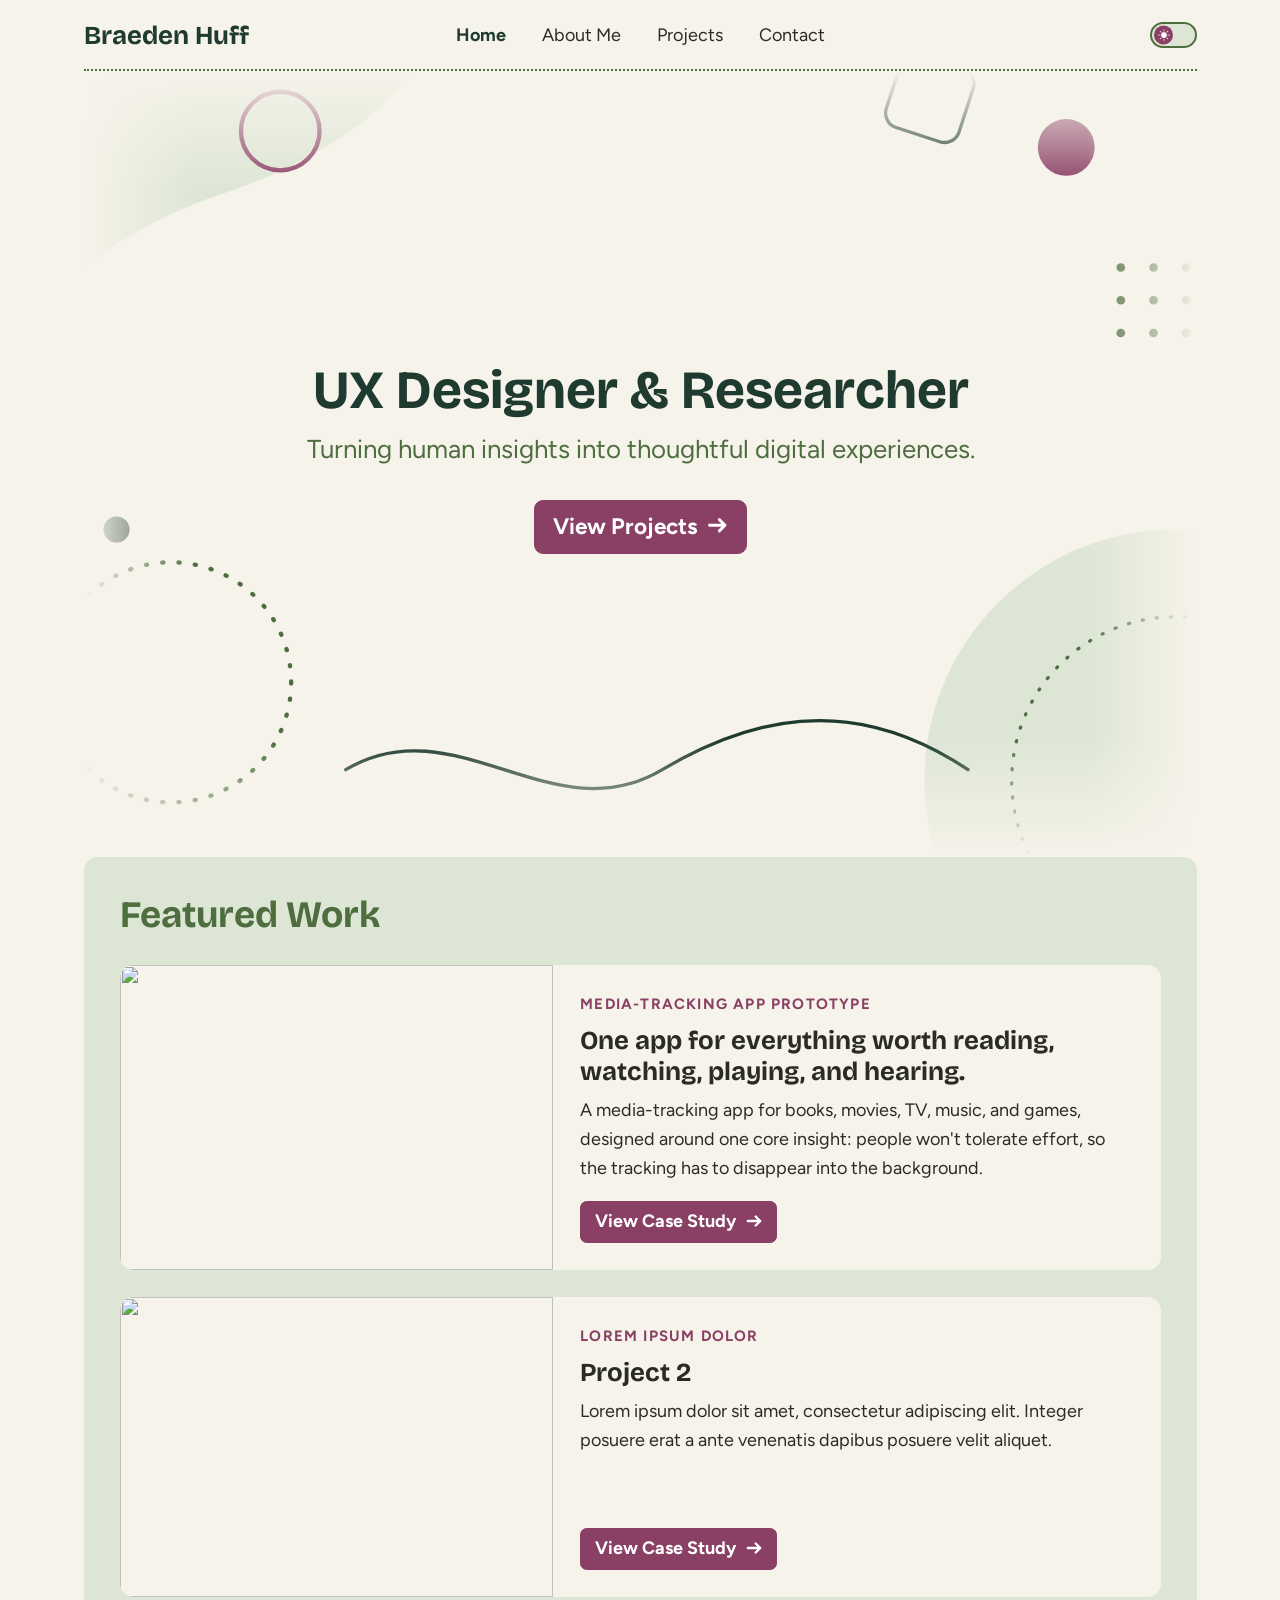
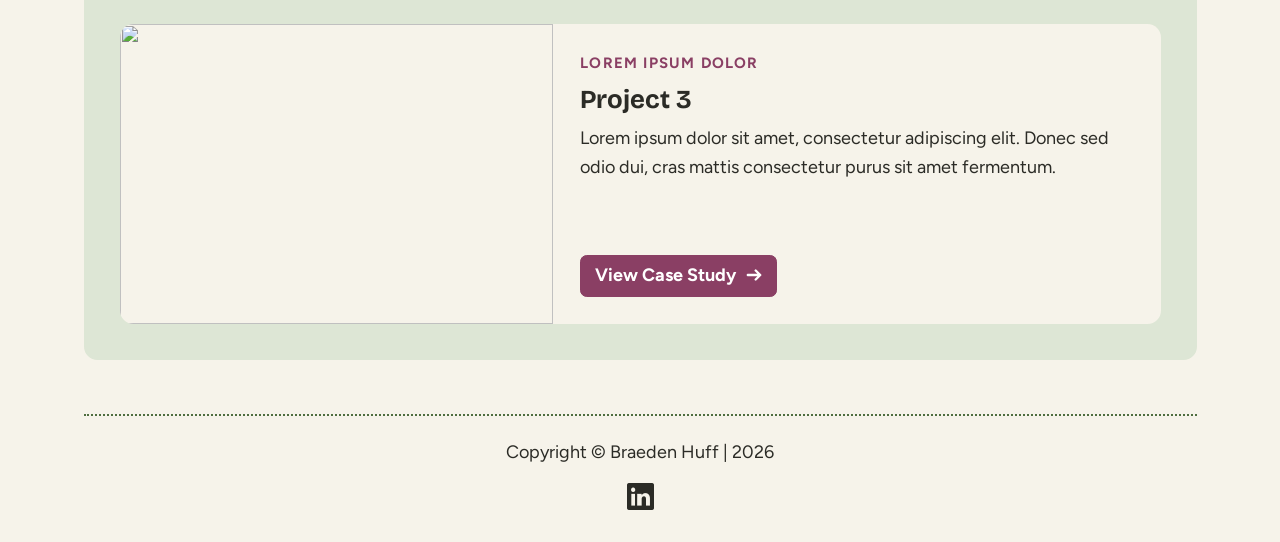
==== index.html @ 7c84b425 "Add files via upload" ====
<!doctype html>
<html lang="en">
<head>
  <meta charset="utf-8">
  <meta name="viewport" content="width=device-width, initial-scale=1">
  <script>(function(){var t='light',q=new URLSearchParams(location.search).get('theme');if(q==='dark'||q==='light'){t=q;try{localStorage.setItem('theme',q)}catch(e){}}else{try{if(localStorage.getItem('theme')==='dark')t='dark'}catch(e){}}document.documentElement.setAttribute('data-bs-theme',t)})();</script>
  <title>Braeden Huff | UX Designer &amp; Researcher</title>
  <meta name="description" content="Portfolio of Braeden Huff, UX Designer and Researcher based in Chicago, Illinois.">
  <script>document.documentElement.classList.add('js');</script>

  <!-- Bootstrap 5 & Bootstrap Icons -->
  <link href="https://cdn.jsdelivr.net/npm/bootstrap@5.3.3/dist/css/bootstrap.min.css" rel="stylesheet">
  <link href="https://cdn.jsdelivr.net/npm/bootstrap-icons@1.11.3/font/bootstrap-icons.min.css" rel="stylesheet">

  <!-- Google Fonts: Bricolage Grotesque (400, 700) & Figtree (400, 700, italic 400, 700) -->
  <link rel="preconnect" href="https://fonts.googleapis.com">
  <link rel="preconnect" href="https://fonts.gstatic.com" crossorigin>
  <link href="https://fonts.googleapis.com/css2?family=Bricolage+Grotesque:wght@400;700&family=Figtree:ital,wght@0,400;0,700;1,400;1,700&display=swap" rel="stylesheet">

  <!-- Custom styles -->
  <link href="css/styles.css" rel="stylesheet">
</head>
<body class="d-flex flex-column min-vh-100">
  <a class="visually-hidden-focusable" href="#main">Skip to main content</a>

  <!-- Navbar -->
  <nav class="navbar navbar-expand-lg sticky-top site-nav" aria-label="Main navigation">
    <div class="container-lg">
      <a class="navbar-brand" href="index.html">Braeden Huff</a>
      <button class="navbar-toggler" type="button" data-bs-toggle="collapse" data-bs-target="#mainNav" aria-controls="mainNav" aria-expanded="false" aria-label="Toggle navigation">
        <span class="navbar-toggler-icon"></span>
      </button>
      <div class="collapse navbar-collapse" id="mainNav">
        <ul class="navbar-nav">
          <li class="nav-item"><a class="nav-link active" aria-current="page" href="index.html">Home</a></li>
          <li class="nav-item"><a class="nav-link" href="aboutme.html">About Me</a></li>
          <li class="nav-item"><a class="nav-link" href="projects.html">Projects</a></li>
          <li class="nav-item"><a class="nav-link" href="contact.html">Contact</a></li>
        </ul>
        <!-- Dark mode switch: right end of the navbar on lg, below the links in the phone menu -->
        <div class="theme-toggle-wrap">
          <button type="button" class="theme-toggle" role="switch" aria-checked="false" aria-label="Dark mode">
            <span class="d-lg-none">Dark mode</span>
            <span class="theme-toggle-track" aria-hidden="true">
              <span class="theme-toggle-thumb"><i class="bi bi-sun-fill"></i><i class="bi bi-moon-stars-fill"></i></span>
            </span>
          </button>
        </div>
      </div>
    </div>
  </nav>

  <!-- Main content -->
  <main id="main" class="container-lg flex-grow-1 main-content">

    <!-- Hero -->
    <section class="hero text-center" aria-labelledby="hero-title">
      <!-- Placeholder vector graphic: replace with your own SVG illustration -->
      <svg class="hero-graphic" viewBox="0 0 1200 720" preserveAspectRatio="xMidYMid slice" aria-hidden="true" focusable="false">
        <!-- Shapes are grouped so each cluster can glide inward on narrower screens -->
        <g class="hg hg-tl">
          <path d="M0 0 H420 C390 90 300 140 210 170 C120 200 60 260 0 300 Z" fill="#DDE6D5"/>
          <circle cx="270" cy="110" r="36" fill="none" stroke="#8A3F64" stroke-width="4"/>
        </g>
        <g class="hg hg-tr">
          <rect x="830" y="70" width="70" height="70" rx="14" fill="none" stroke="#1F3A2E" stroke-width="3" transform="rotate(18 865 105)"/>
          <circle cx="990" cy="150" r="26" fill="#8A3F64"/>
          <g fill="#4F6E40">
            <circle cx="1040" cy="260" r="4"/><circle cx="1070" cy="260" r="4"/><circle cx="1100" cy="260" r="4"/><circle cx="1130" cy="260" r="4"/>
            <circle cx="1040" cy="290" r="4"/><circle cx="1070" cy="290" r="4"/><circle cx="1100" cy="290" r="4"/><circle cx="1130" cy="290" r="4"/>
            <circle cx="1040" cy="320" r="4"/><circle cx="1070" cy="320" r="4"/><circle cx="1100" cy="320" r="4"/><circle cx="1130" cy="320" r="4"/>
          </g>
        </g>
        <g class="hg hg-ml">
          <circle cx="120" cy="420" r="12" fill="#1F3A2E"/>
          <circle cx="170" cy="560" r="110" fill="none" stroke="#4F6E40" stroke-width="4" stroke-linecap="round" stroke-dasharray="1 14"/>
        </g>
        <g class="hg hg-br">
          <circle cx="1090" cy="650" r="230" fill="#DDE6D5"/>
          <circle cx="1090" cy="650" r="150" fill="none" stroke="#4F6E40" stroke-width="3" stroke-linecap="round" stroke-dasharray="1 12"/>
        </g>
        <g class="hg hg-b">
          <path d="M330 640 C430 580 520 700 620 640 S810 580 900 640" fill="none" stroke="#1F3A2E" stroke-width="3" stroke-linecap="round"/>
        </g>
      </svg>

      <div class="hero-content">
        <h1 id="hero-title">UX Designer &amp; Researcher</h1>
        <h2 class="hero-subtitle">Turning human insights into thoughtful digital experiences.</h2>
        <a href="projects.html" class="btn btn-berry btn-lg">View Projects<svg class="btn-arrow ms-2" viewBox="0 0 16 16" aria-hidden="true" focusable="false"><path d="M2.5 8h11M9.5 4l4 4-4 4"/></svg></a>
      </div>
    </section>

    <!-- Featured Work: banner that contains the project cards -->
    <section aria-labelledby="featured-work">
      <div class="section-banner">
        <h2 id="featured-work" class="text-center text-lg-start">Featured Work</h2>

        <div class="row g-4">

          <div class="col-12 reveal">
            <article class="card project-card">
              <div class="row g-0">
                <div class="col-md-5">
                  <a href="portfolioprojects/project1.html" class="card-img-link" tabindex="-1" aria-hidden="true">
                    <img src="https://images.unsplash.com/photo-1507842217343-583bb7270b66?auto=format&fit=crop&w=900&q=80" class="card-img-side" alt="">
                  </a>
                </div>
                <div class="col-md-7">
                  <div class="card-body d-flex flex-column h-100 p-4">
                    <p class="card-tag">Media-Tracking App Prototype</p>
                    <h4 class="card-title">One app for everything worth reading, watching, playing, and hearing.</h4>
                    <p class="card-text">A media-tracking app for books, movies, TV, music, and games, designed around one core insight: people won't tolerate effort, so the tracking has to disappear into the background.</p>
                    <a href="portfolioprojects/project1.html" class="btn btn-berry mt-auto align-self-start">View Case Study<svg class="btn-arrow ms-2" viewBox="0 0 16 16" aria-hidden="true" focusable="false"><path d="M2.5 8h11M9.5 4l4 4-4 4"/></svg></a>
                  </div>
                </div>
              </div>
            </article>
          </div>

          <div class="col-12 reveal">
            <article class="card project-card">
              <div class="row g-0">
                <div class="col-md-5">
                  <a href="portfolioprojects/project2.html" class="card-img-link" tabindex="-1" aria-hidden="true">
                    <img src="https://images.unsplash.com/photo-1460925895917-afdab827c52f?auto=format&fit=crop&w=900&q=80" class="card-img-side" alt="">
                  </a>
                </div>
                <div class="col-md-7">
                  <div class="card-body d-flex flex-column h-100 p-4">
                    <p class="card-tag">Lorem Ipsum Dolor</p>
                    <h4 class="card-title">Project 2</h4>
                    <p class="card-text">Lorem ipsum dolor sit amet, consectetur adipiscing elit. Integer posuere erat a ante venenatis dapibus posuere velit aliquet.</p>
                    <a href="portfolioprojects/project2.html" class="btn btn-berry mt-auto align-self-start">View Case Study<svg class="btn-arrow ms-2" viewBox="0 0 16 16" aria-hidden="true" focusable="false"><path d="M2.5 8h11M9.5 4l4 4-4 4"/></svg></a>
                  </div>
                </div>
              </div>
            </article>
          </div>

          <div class="col-12 reveal">
            <article class="card project-card">
              <div class="row g-0">
                <div class="col-md-5">
                  <a href="portfolioprojects/project3.html" class="card-img-link" tabindex="-1" aria-hidden="true">
                    <img src="https://images.unsplash.com/photo-1522202176988-66273c2fd55f?auto=format&fit=crop&w=900&q=80" class="card-img-side" alt="">
                  </a>
                </div>
                <div class="col-md-7">
                  <div class="card-body d-flex flex-column h-100 p-4">
                    <p class="card-tag">Lorem Ipsum Dolor</p>
                    <h4 class="card-title">Project 3</h4>
                    <p class="card-text">Lorem ipsum dolor sit amet, consectetur adipiscing elit. Donec sed odio dui, cras mattis consectetur purus sit amet fermentum.</p>
                    <a href="portfolioprojects/project3.html" class="btn btn-berry mt-auto align-self-start">View Case Study<svg class="btn-arrow ms-2" viewBox="0 0 16 16" aria-hidden="true" focusable="false"><path d="M2.5 8h11M9.5 4l4 4-4 4"/></svg></a>
                  </div>
                </div>
              </div>
            </article>
          </div>

        </div>
      </div>
    </section>
  </main>

  <!-- Footer -->
  <footer class="footer">
    <div class="container-lg">
      <div class="footer-inner">
        <p>Copyright &copy; Braeden Huff | 2026</p>
        <a class="social-link" href="https://www.linkedin.com/in/braeden-huff" target="_blank" rel="noopener noreferrer" aria-label="Braeden Huff on LinkedIn (opens in a new tab)">
          <i class="bi bi-linkedin" aria-hidden="true"></i>
        </a>
      </div>
    </div>
  </footer>

  <script src="https://cdn.jsdelivr.net/npm/bootstrap@5.3.3/dist/js/bootstrap.bundle.min.js"></script>
  <script src="js/theme.js"></script>
  <script>
    // Grow each card in as it scrolls into view
    const reveals = document.querySelectorAll('.reveal');
    if ('IntersectionObserver' in window) {
      const observer = new IntersectionObserver((entries) => {
        entries.forEach((entry) => {
          if (entry.isIntersecting) {
            entry.target.classList.add('is-visible');
            observer.unobserve(entry.target);
          }
        });
      }, { threshold: 0.15 });
      reveals.forEach((el) => observer.observe(el));
    } else {
      reveals.forEach((el) => el.classList.add('is-visible'));
    }
  </script>
</body>
</html>
---- css/styles.css ----
/* ==========================================================
   Braeden Huff — Portfolio Template
   Custom styles layered on top of Bootstrap 5.3
   ========================================================== */

/* ---------- Color palette & type scale ---------- */
:root {
  --deep-forest: #1F3A2E;   /* H1 / Display */
  --moss: #4F6E40;          /* H2 / Subheads */
  --charcoal-bark: #2B2B26; /* Body text */
  --berry: #8A3F64;         /* Accent / links / pull quotes */
  --berry-dark: #6F3150;    /* Button hover */
  --sage-mist: #DDE6D5;     /* Cards / section backgrounds */
  --warm-linen: #F6F3EA;    /* Page background */

  /* Minor Third (1.2) scale, 18px base (1rem = 18px) */
  --fs-small: 0.833rem;
  --fs-body: 1rem;
  --fs-h4: 1.44rem;
  --fs-h3: 1.728rem;
  --fs-h2: 2.074rem;
  --fs-h1: 2.488rem;

  --font-heading: "Bricolage Grotesque", system-ui, sans-serif;
  --font-body: "Figtree", system-ui, sans-serif;

  --btn-bg: #8A3F64;                     /* Berry button */
  --btn-bg-hover: #6F3150;
  --shadow: rgba(31, 58, 46, 0.18);

  --bs-body-bg: var(--warm-linen);
  --bs-body-color: var(--charcoal-bark);
  --bs-link-color-rgb: 138, 63, 100;
  --bs-link-hover-color-rgb: 111, 49, 80;
  color-scheme: light;
}

/* ---------- Dark mode ----------
   Set on <html data-bs-theme="dark"> by the navbar switch (or the visitor's
   system setting). Same palette roles, re-tuned for a dark background:
   deep green-black page, light sage text, brighter Moss and Berry accents. */
[data-bs-theme="dark"] {
  --deep-forest: #DCE8D2;   /* H1 / Display */
  --moss: #9CC08A;          /* H2 / Subheads */
  --charcoal-bark: #E4E1D8; /* Body text */
  --berry: #E39BBE;         /* Accent / links / pull quotes */
  --berry-dark: #F2BCD6;    /* Link hover */
  --sage-mist: #24302A;     /* Cards / section backgrounds */
  --warm-linen: #131813;    /* Page background */

  --btn-bg: #9A4872;
  --btn-bg-hover: #B25985;
  --shadow: rgba(0, 0, 0, 0.45);

  --bs-body-bg: var(--warm-linen);
  --bs-body-color: var(--charcoal-bark);
  --bs-link-color-rgb: 227, 155, 190;
  --bs-link-hover-color-rgb: 242, 188, 214;
  color-scheme: dark;
}

/* ---------- Base typography ---------- */
html { font-size: 18px; }

body {
  background-color: var(--warm-linen);
  color: var(--charcoal-bark);
  font-family: var(--font-body);
  font-size: var(--fs-body);
  line-height: 1.6;
  transition: background-color 0.3s ease, color 0.3s ease;
}

small, .small { font-size: var(--fs-small); }

h1, h2, h3, h4 {
  font-family: var(--font-heading);
  font-weight: 700;
  line-height: 1.2;
}

h1 { font-size: var(--fs-h1); color: var(--deep-forest); }
h2 { font-size: var(--fs-h2); color: var(--moss); }
h3 { font-size: var(--fs-h3); color: var(--deep-forest); }
h4 { font-size: var(--fs-h4); color: var(--deep-forest); }

a { color: var(--berry); }
a:hover { color: var(--berry-dark); }

/* ---------- Navbar ---------- */
.site-nav {
  background-color: var(--warm-linen);
  --bs-navbar-brand-color: var(--deep-forest);
  --bs-navbar-brand-hover-color: var(--deep-forest);
  --bs-navbar-color: var(--charcoal-bark);
  --bs-navbar-hover-color: var(--berry);
  --bs-navbar-active-color: var(--deep-forest);
}

.site-nav .navbar-brand {
  font-family: var(--font-heading);
  font-weight: 700;
  font-size: var(--fs-h4);
}

.site-nav .nav-link {
  color: var(--charcoal-bark);
  font-weight: 400;
}

.site-nav .nav-link:hover,
.site-nav .nav-link:focus-visible {
  color: var(--berry);
}

.site-nav .nav-link.active {
  color: var(--deep-forest);
  font-weight: 700;
}

/* Hamburger button blends into the navbar (focus ring still shows) */
.site-nav .navbar-toggler { border-color: var(--warm-linen); }

/* Dark mode switch: a small track with a sliding sun/moon thumb.
   Inside the collapsed phone menu it gets a visible "Dark mode" label. */
.theme-toggle {
  display: flex;
  align-items: center;
  gap: 0.6rem;
  padding: 0.5rem 0;
  border: 0;
  background: none;
  color: var(--charcoal-bark);
  font-family: var(--font-body);
}

.theme-toggle-track {
  position: relative;
  display: inline-block;
  width: 2.6rem;
  height: 1.45rem;
  border: 2px solid var(--moss);
  border-radius: 999px;
  background-color: var(--sage-mist);
  transition: background-color 0.3s ease;
}

.theme-toggle-thumb {
  position: absolute;
  top: 50%;
  left: 0.15rem;
  display: flex;
  align-items: center;
  justify-content: center;
  width: 1.05rem;
  height: 1.05rem;
  border-radius: 50%;
  background-color: var(--btn-bg);
  color: #fff;
  font-size: 0.65rem;
  transform: translateY(-50%);
  transition: left 0.3s ease, background-color 0.3s ease;
}

/* Position and icon follow the theme on <html>, which is set before the page draws,
   so the switch appears in place on load and only slides when clicked */
[data-bs-theme="dark"] .theme-toggle-thumb { left: calc(100% - 1.2rem); }

/* Sun while light, moon while dark */
.theme-toggle .bi-moon-stars-fill,
[data-bs-theme="dark"] .theme-toggle .bi-sun-fill { display: none; }
[data-bs-theme="dark"] .theme-toggle .bi-moon-stars-fill { display: inline; }

.theme-toggle:hover .theme-toggle-track { background-color: color-mix(in srgb, var(--moss) 25%, var(--sage-mist)); }

.theme-toggle:focus-visible {
  outline: 3px solid var(--berry);
  outline-offset: 3px;
  border-radius: 0.5rem;
}

/* Large screens: nav links centred on the navbar itself (not in the gap between
   the brand and the switch, which are different widths); the switch sits at
   the right end. The container is position: relative (see below). */
@media (min-width: 992px) {
  .site-nav .navbar-nav {
    position: absolute;
    top: 50%;
    left: 50%;
    transform: translate(-50%, -50%);
    --bs-navbar-nav-link-padding-x: 1rem;  /* more space between the links */
  }

  .theme-toggle-wrap { margin-left: auto; }
}

@media (prefers-reduced-motion: reduce) {
  .theme-toggle-thumb, .theme-toggle-track, body { transition: none; }
}

/* Theme switch cross-fade: the whole page fades from the old theme to the new
   one as a single image (View Transitions; js/theme.js adds .theme-fade while
   it runs), so cards, text, borders and shapes all change together. */
.theme-fade::view-transition-old(root),
.theme-fade::view-transition-new(root) {
  animation-duration: 0.3s;
  animation-timing-function: ease-in-out;
}

/* The cross-fade does the animating, so individual colour fades pause while it runs */
.theme-fade *,
.theme-fade *::before,
.theme-fade *::after { transition: none !important; }

/* The navbar shares the main content container (see below), so its edges line
   up with the page content. Its bottom border spans that content width, drawn
   at the bottom edge of the navbar. */
.site-nav > .container-lg { position: relative; }

.site-nav > .container-lg::after {
  content: "";
  position: absolute;
  left: calc(var(--bs-gutter-x) * 0.5);
  right: calc(var(--bs-gutter-x) * 0.5);
  bottom: calc(-1 * var(--bs-navbar-padding-y));
  border-bottom: 2px dotted var(--moss);
}

/* Line the brand up with the content's left edge */
.site-nav .navbar-brand { margin-right: 0; }

/* ---------- Main content container ---------- */
/* Cap the page width at 1140px; the navbar shares the cap so its edges stay
   lined up with the content */
.main-content,
.site-nav > .container-lg,
.footer > .container-lg {
  max-width: 1140px;
}

/* 24px side margins at every screen size on the page, navbar and footer
   containers. Once the screen is wide enough for the 1140px cap, the
   containers center and the margins grow beyond 24px. */
.main-content,
.site-nav > .container-lg,
.footer > .container-lg {
  width: calc(100% - 48px);
  margin-left: auto;
  margin-right: auto;
}

.main-content {
  margin-top: 3px;
  padding-top: 2rem;
  padding-bottom: 3rem;
}

/* ---------- Footer ---------- */
.footer {
  padding-bottom: 1.25rem;
  text-align: center;
}

/* Top border spans only the content width, matching the navbar line.
   The footer's 5px horizontal padding lives here so the line can reach
   the content edges. */
.footer-inner {
  border-top: 2px dotted var(--moss);
  padding: 1.25rem 5px 0;
}

.footer p { margin-bottom: 0.5rem; }

.footer .social-link {
  color: var(--charcoal-bark);
  font-size: 1.5rem;
  text-decoration: none;
}

.footer .social-link:hover,
.footer .social-link:focus-visible {
  color: var(--berry);
}

/* ---------- Buttons ---------- */
.btn-berry {
  --bs-btn-bg: var(--btn-bg);
  --bs-btn-border-color: var(--btn-bg);
  --bs-btn-color: #fff;
  --bs-btn-hover-bg: var(--btn-bg-hover);
  --bs-btn-hover-border-color: var(--btn-bg-hover);
  --bs-btn-hover-color: #fff;
  --bs-btn-active-bg: var(--btn-bg-hover);
  --bs-btn-active-border-color: var(--btn-bg-hover);
  --bs-btn-active-color: #fff;
  --bs-btn-focus-shadow-rgb: 138, 63, 100;
  font-weight: 700;
}

/* Diagonal arrow in "View Case Study" buttons. Drawn as an SVG so its line
   weight can match bold Figtree: the bold stem is 0.13em, which is 2.08 units
   in this 16-unit (1em) viewBox, so it scales with the button text. */
.btn-arrow {
  width: 1em;
  height: 1em;
  vertical-align: -0.125em;
  fill: none;
  stroke: currentColor;
  stroke-width: 2.08;
  stroke-linecap: round;
  stroke-linejoin: round;
}

/* Secondary outline button (e.g. "Back to Projects"), Moss in both themes */
.btn-outline-moss {
  --bs-btn-color: var(--moss);
  --bs-btn-border-color: var(--moss);
  --bs-btn-hover-color: var(--warm-linen);
  --bs-btn-hover-bg: var(--moss);
  --bs-btn-hover-border-color: var(--moss);
  --bs-btn-active-color: var(--warm-linen);
  --bs-btn-active-bg: var(--moss);
  --bs-btn-active-border-color: var(--moss);
  --bs-btn-focus-shadow-rgb: 79, 110, 64;
}

/* ---------- Hero (index) ---------- */
.hero {
  position: relative;
  display: flex;
  flex-direction: column;
  align-items: center;
  justify-content: center;
  min-height: calc(85vh - 4rem);
  padding: 4rem 1.5rem;
  margin-bottom: 3rem;
  animation: heroGrow 0.8s ease-out both;
}

/* Placeholder vector graphic sits behind the hero text. It stretches past the
   hero box, up to the navbar's bottom edge (main's 2rem top padding + 3px
   margin) and down to the Featured Work banner (the hero's 3rem bottom margin),
   so its fades run right into those two edges. */
.hero .hero-graphic {
  position: absolute;
  top: calc(-2rem - 3px);
  bottom: -3rem;
  left: 0;
  width: 100%;
  height: calc(100% + 5rem + 3px);
  z-index: 0;
  /* Fade the shapes out toward every edge so they never end in a hard clipped line */
  -webkit-mask-image:
    linear-gradient(to bottom, transparent 0, #000 15%, #000 85%, transparent 100%),
    linear-gradient(to right, transparent 0, #000 10%, #000 90%, transparent 100%);
  -webkit-mask-composite: source-in;
  mask-image:
    linear-gradient(to bottom, transparent 0, #000 15%, #000 85%, transparent 100%),
    linear-gradient(to right, transparent 0, #000 10%, #000 90%, transparent 100%);
  mask-composite: intersect;
}

/* Hero shapes take their colours from the palette, so they follow the theme */
.hero-graphic [fill="#DDE6D5"] { fill: var(--sage-mist); }
.hero-graphic [fill="#4F6E40"] { fill: var(--moss); }
.hero-graphic [stroke="#4F6E40"] { stroke: var(--moss); }
.hero-graphic [fill="#8A3F64"] { fill: var(--berry); }
.hero-graphic [stroke="#8A3F64"] { stroke: var(--berry); }
.hero-graphic [fill="#1F3A2E"] { fill: var(--deep-forest); }
.hero-graphic [stroke="#1F3A2E"] { stroke: var(--deep-forest); }

/* Hero shape clusters. The graphic is cropped from both sides as the screen
   narrows, so each cluster glides inward and shrinks to stay in view.
   Translations are in SVG units (the 1200 x 720 viewBox); each cluster
   scales around its own centre. */
.hero .hg {
  transform-box: fill-box;
  transform-origin: center;
  transition: transform 0.8s ease;
}

/* Large screens: lift the top clusters slightly so they clear the heading */
.hero .hg-tl { transform: translate(0, -55px); }
.hero .hg-tr { transform: translate(0, -80px); }

/* Below lg the clusters move into the strips above and below the hero text
   (positions measured for medium screens, where about units 275-925 are
   visible). They stay put below that, so narrower screens crop them. */
@media (max-width: 991.98px) {
  /* Full size (no shrinking when the navbar collapses); the clusters only
     glide inward, clearing the text above and below */
  .hero .hg-tl { transform: translate(200px, -85px); }
  .hero .hg-tr { transform: translate(-180px, -105px); }
  .hero .hg-ml { transform: translate(230px, 80px); }
  .hero .hg-br { transform: translate(-230px, 70px); }
}

.hero .hero-content {
  position: relative;
  z-index: 1;
}

/* Phones: slimmer side padding gives the heading room to stay on two lines, and
   a minimum height keeps the shapes clear of the text on short screens */
@media (max-width: 575.98px) {
  .hero {
    padding-left: 0.25rem;
    padding-right: 0.25rem;
    min-height: max(calc(85vh - 4rem), 36rem);
  }
}

/* Scales down on narrow screens so the longest word never spills past the hero */
.hero h1 { font-size: clamp(2rem, 1.2rem + 4vw, calc(var(--fs-h1) * 1.2)); }

.hero .hero-subtitle {
  font-family: var(--font-body);
  font-weight: 400;
  font-size: var(--fs-h4);
  color: var(--moss);
  margin-bottom: 2rem;
}

/* Same grow-in entrance as the hero, for the top of other pages */
.grow-in { animation: heroGrow 0.8s ease-out both; }
.grow-in-delay { animation-delay: 0.15s; }

@keyframes heroGrow {
  from { opacity: 0; transform: scale(0.92); }
  to   { opacity: 1; transform: scale(1); }
}

/* ---------- Section banner (index "Featured Work") ---------- */
/* A Sage Mist panel holding the heading and the project cards */
.section-banner {
  background-color: var(--sage-mist);
  border-radius: 0.75rem;
  padding: 2rem;
}

.section-banner h2 { margin-bottom: 1.5rem; }

/* Cards sit on Warm Linen so they stand out from the Sage Mist banner */
.section-banner .project-card { background-color: var(--warm-linen); }

@media (max-width: 575.98px) {
  .section-banner { padding: 1.5rem 1rem; }
}

/* ---------- Project cards ---------- */
.project-card {
  background-color: var(--sage-mist);
  border: none;
  border-radius: 0.75rem;
  overflow: hidden;
  transition: transform 0.25s ease, box-shadow 0.25s ease;
}

.project-card:hover,
.project-card:focus-within {
  transform: translateY(-2px);
  box-shadow: 0 0.75rem 1.5rem var(--shadow);
}

.project-card .card-img-link {
  display: block;
  height: 100%;
}

.project-card .card-img-side {
  display: block;
  width: 100%;
  height: 240px;
  object-fit: cover;
}

.project-card .card-tag {
  font-size: var(--fs-small);
  font-weight: 700;
  text-transform: uppercase;
  letter-spacing: 0.08em;
  color: var(--berry);
  margin-bottom: 0.5rem;
}

@media (min-width: 768px) {
  .project-card .card-img-side {
    height: 100%;
    min-height: 300px;
  }
}

/* Cards grow in like the hero when they scroll into view.
   The .js class is set in <head>, so cards stay visible if scripts are off. */
.js .reveal { opacity: 0; }

.js .reveal.is-visible {
  animation: heroGrow 0.8s ease-out both;
}

/* Wireframes cascade left to right within each row of five */
.wireframe-grid > :nth-child(5n + 2) .reveal { animation-delay: 0.08s; }
.wireframe-grid > :nth-child(5n + 3) .reveal { animation-delay: 0.16s; }
.wireframe-grid > :nth-child(5n + 4) .reveal { animation-delay: 0.24s; }
.wireframe-grid > :nth-child(5n + 5) .reveal { animation-delay: 0.32s; }

/* ---------- About page ---------- */
.about-photo {
  width: 300px;
  max-width: 100%;
  border-radius: 0.75rem;
}

/* Heading + list groups (Skills, Tools, Education).
   md and smaller: heading above its list, left edges matching the Bio text.
   lg: heading and list sit side by side on the same 2/10 grid as the Bio row. */

/* Faint section divider */
.about-divider {
  border: 0;
  border-top: 1px dotted color-mix(in srgb, var(--moss) 60%, transparent);
  opacity: 1;
  margin: 0 0 4rem;  /* matches the space above: row margin + the text's own bottom margin */
}

/* Intro H1 scales down on narrow screens, the same way as the home page hero */
.about-content h1 { font-size: clamp(2rem, 1.2rem + 4vw, var(--fs-h1)); }

/* Extra breathing room between each heading and the text/list beneath it */
.about-content h4 { margin-bottom: 1rem; }

/* Small screens: headings centered, text stays left-aligned */
@media (max-width: 767.98px) {
  .about-content h4 { text-align: center; }
}

@media (min-width: 992px) {
  .about-group {
    display: grid;
    column-gap: 1.5rem;
    grid-template-columns: calc(33.333% - 1rem) 1fr;  /* half-width row: 2 + 4 columns */
  }

  .about-group.about-group-full {
    grid-template-columns: calc(16.667% - 1.25rem) 1fr;  /* full-width row: 2 + 10 columns */
  }
}

/* Education: degree on the left, school pushed to the right */
.edu-item {
  display: flex;
  flex-wrap: wrap;
  justify-content: space-between;
  column-gap: 2rem;
}

/* Small screens: school drops below its degree */
@media (max-width: 575.98px) {
  .edu-item { flex-direction: column; }
}

.edu-item + .edu-item {
  border-top: 1px dotted color-mix(in srgb, var(--moss) 35%, transparent);
  padding-top: 0.5rem;
}

/* Get in Touch circle */
.contact-circle {
  position: relative;
  width: min(440px, 100%);
  aspect-ratio: 1;
  margin-inline: auto;
  border-radius: 50%;
  overflow: hidden;
}

.contact-circle img {
  position: absolute;
  inset: 0;
  width: 100%;
  height: 100%;
  object-fit: cover;
}

.contact-circle::after {
  content: "";
  position: absolute;
  inset: 0;
  background-color: rgba(31, 58, 46, 0.6);
}

.contact-circle .contact-circle-content {
  position: absolute;
  inset: 0;
  z-index: 1;
  display: flex;
  flex-direction: column;
  align-items: center;
  justify-content: center;
  padding: 2rem;
  text-align: center;
}

.contact-circle h2 { color: #F6F3EA; }  /* always light: sits on a dark photo overlay */

/* ---------- Case study pages ---------- */
/* Headings sit close to the text beneath them (the tag above the H1 and the
   H1 itself keep their own spacing) */
.case-study :is(h2, h3, h4):not(.cs-eyebrow) { margin-bottom: 0.25rem; }

.cs-section { margin-bottom: 5rem; }

.cs-divider {
  border: 0;
  border-top: 2px dotted var(--moss);
  opacity: 1;
  margin: 0 0 5rem;
}

/* Timeframe / My Role / Tools row sits snug between its two divider lines */
.cs-divider.cs-divider-tight { margin-bottom: 2rem; }
.cs-meta { margin-bottom: 1rem; }

.cs-eyebrow {
  color: var(--moss);
  text-transform: uppercase;
  letter-spacing: 0.08em;
  font-size: var(--fs-body);
}

.cs-image {
  width: 100%;
  border-radius: 0.75rem;
  object-fit: cover;
}

/* Wireframe placeholders, sized to the iPhone 17 Figma frame (402 x 874) */
.wireframe-placeholder,
.wireframe {
  display: block;
  width: 100%;
  aspect-ratio: 402 / 874;
  border-radius: 0.75rem;
}

.wireframe { object-fit: cover; }

.wireframe-placeholder {
  display: flex;
  flex-direction: column;
  align-items: center;
  justify-content: center;
  gap: 0.25rem;
  border: 2px dashed color-mix(in srgb, var(--moss) 50%, transparent);
  background-color: var(--sage-mist);
  color: var(--deep-forest);
  font-size: var(--fs-small);
  font-weight: 700;
  text-align: center;
}

.wireframe-placeholder small {
  font-size: 0.75rem;
  font-weight: 400;
}

/* Before / after "slide to reveal" comparison.
   The before image sits on top and is clipped at --pos; an invisible range input
   covers the whole image so dragging, tapping or arrow keys move the divider. */
.ba-slider {
  --pos: 50%;
  position: relative;
  aspect-ratio: 4 / 3;
  overflow: hidden;
  border-radius: 0.75rem;
  touch-action: pan-y;
}

/* Wide shape only at medium, where the slider spans the full content width;
   phones and the 8-column large-screen version stay 4:3 so there's room to drag */
@media (min-width: 768px) and (max-width: 991.98px) {
  .ba-slider { aspect-ratio: 16 / 7; }
}

.ba-img {
  position: absolute;
  inset: 0;
  width: 100%;
  height: 100%;
  object-fit: cover;
  user-select: none;
  pointer-events: none;
}

.ba-before { clip-path: inset(0 calc(100% - var(--pos)) 0 0); }

.ba-label {
  position: absolute;
  top: 0.75rem;
  padding: 0.2rem 0.6rem;
  border-radius: 999px;
  background-color: rgba(31, 58, 46, 0.75);
  color: #fff;
  font-size: var(--fs-small);
  font-weight: 700;
  pointer-events: none;
  transition: opacity 0.2s ease;
}

/* A label fades out while the divider is over its side of the text */
.ba-label.is-hidden { opacity: 0; }

.ba-label-before { left: 0.75rem; }
.ba-label-after { right: 0.75rem; }

/* Divider line with a round handle */
.ba-handle {
  position: absolute;
  top: 0;
  bottom: 0;
  left: var(--pos);
  width: 3px;
  margin-left: -1.5px;
  background-color: var(--warm-linen);
  box-shadow: 0 0 0 1px rgba(31, 58, 46, 0.25);
  pointer-events: none;
}

.ba-handle::after {
  content: "\2039\00a0\203A";
  position: absolute;
  top: 50%;
  left: 50%;
  display: flex;
  align-items: center;
  justify-content: center;
  width: 2.75rem;
  height: 2.75rem;
  transform: translate(-50%, -50%);
  border: 2px solid var(--berry);
  border-radius: 50%;
  background-color: var(--warm-linen);
  color: var(--berry);
  font-size: 1.25rem;
  font-weight: 700;
  line-height: 1;
  box-shadow: 0 0.25rem 0.75rem rgba(31, 58, 46, 0.25);
}

.ba-range {
  position: absolute;
  inset: 0;
  width: 100%;
  height: 100%;
  margin: 0;
  opacity: 0;
  cursor: ew-resize;
  -webkit-appearance: none;
  appearance: none;
}

/* 1px thumb so the slider value maps exactly onto the image width */
.ba-range::-webkit-slider-thumb { -webkit-appearance: none; width: 1px; height: 100%; }
.ba-range::-moz-range-thumb { width: 1px; height: 100%; border: 0; }

/* Keyboard focus shows on the visible handle */
.ba-slider:has(.ba-range:focus-visible) .ba-handle::after {
  outline: 3px solid var(--deep-forest);
  outline-offset: 2px;
}

/* Emphasized body text (e.g. the line beside The Challenge) */
.cs-emphasis {
  color: var(--berry);
  font-weight: 700;
}

.cs-callout {
  background-color: var(--sage-mist);
  border-radius: 0.75rem;
  padding: 1.5rem;
}

/* Process / method steps */
.process-steps {
  list-style: none;
  padding-left: 0;
  display: flex;
  flex-wrap: wrap;
  align-items: center;
  justify-content: center;
  gap: 0.5rem;
}

.process-steps li {
  display: flex;
  align-items: center;
  gap: 0.5rem;
}

.process-steps .step {
  background-color: var(--sage-mist);
  color: var(--deep-forest);
  border-radius: 999px;
  padding: 0.5rem 1rem;
  font-weight: 700;
  text-align: center;
}

.process-steps li:not(:last-child)::after {
  content: "\2192";
  color: var(--moss);
  font-weight: 700;
}

/* Design process steps: icon above the step name */
.process-steps.has-iterate .step {
  border-radius: 1rem;
  padding: 0.75rem 1rem;
}

.process-steps .step-icon {
  display: block;
  margin-bottom: 0.35rem;
  color: var(--moss);
  font-size: 1.5rem;
  line-height: 1;
}

/* Design process: an "Iterate" arch rises from a step and arrows back onto the
   step before it (Prototype -> Ideate, Test -> Prototype).
   --step-gap-x / --step-gap-y = space between neighbouring pills (gap + arrow + gap),
   so the arch can span from this pill's centre to the previous pill's centre. */
.process-steps.has-iterate {
  --step-gap-x: 1.875rem;
  --step-gap-y: 2.6875rem;
  padding-top: 4rem;
}

/* From md up the design process steps stretch to fill the container width */
@media (min-width: 768px) {
  .process-steps.has-iterate li { flex: 1 1 0; }
  .process-steps.has-iterate li > .step,
  .process-steps.has-iterate li > .step-wrap { flex: 1 1 auto; }

  /* Slimmer side padding where the row is narrowest, so every step name fits
     its equal-width box (keeps the arches landing on the step centres) */
  .process-steps.has-iterate .step { padding-left: 0.5rem; padding-right: 0.5rem; }

  /* Test is the last step (no arrow after it), so its pill is 1.375rem wider;
     shift the arch so it still lands on Prototype's centre */
  .process-steps.has-iterate li:last-child .iterate-loop {
    left: calc(-50% - var(--step-gap-x) + 0.6875rem);
    width: calc(100% + var(--step-gap-x) - 0.6875rem);
  }
}

.process-steps .step-wrap {
  position: relative;
  display: inline-block;
}

.process-steps .step-wrap .step { display: block; }

.process-steps .iterate-loop {
  position: absolute;
  bottom: calc(100% + 0.6rem);
  left: calc(-50% - var(--step-gap-x));   /* previous pill's centre */
  width: calc(100% + var(--step-gap-x));  /* ...to this pill's centre */
  display: flex;
  flex-direction: column;
  align-items: center;
  color: var(--berry);
  font-size: var(--fs-small);
  font-style: italic;
  font-weight: 700;
  line-height: 1.2;
}

.process-steps .iterate-arc {
  position: relative;
  align-self: stretch;
  height: 1.25rem;
  margin-top: 0.2rem;
  border: 2px solid var(--berry);
  border-bottom: 0;
  border-radius: 50% 50% 0 0 / 100% 100% 0 0;
}

/* Arrowhead on the previous-step end, pointing down at that pill */
.process-steps .iterate-arc::after {
  content: "";
  position: absolute;
  left: -6px;
  bottom: -8px;
  border-left: 5px solid transparent;
  border-right: 5px solid transparent;
  border-top: 8px solid var(--berry);
}

/* Methods: only the "Iterate" connector sits between Prototyping and Usability
   Testing (selector outranks the arrow rules, including the small-screen one) */
.process-steps li.iterate-next:not(:last-child)::after { content: none; }

.process-steps .iterate-connector {
  display: flex;
  flex-direction: column;
  align-items: center;
  color: var(--berry);
  font-size: var(--fs-small);
  font-style: italic;
  font-weight: 700;
  line-height: 1.1;
}

.process-steps .iterate-connector .iterate-arrows {
  display: inline-block;
  font-size: 1.2rem;
  font-style: normal;
  color: var(--moss);
}

@media (max-width: 767.98px) {
  .process-steps { flex-direction: column; }
  .process-steps li { flex-direction: column; }
  .process-steps li:not(:last-child)::after { content: "\2193"; }

  /* Steps stack vertically, so the loop moves to the right of the step */
  /* Column shifts left to leave room for the Iterate arches and labels on the right */
  .process-steps.has-iterate { padding-top: 0; padding-right: 5.5rem; }

  /* Stacked design-process pills share one width so the arches clear them all */
  .process-steps.has-iterate li > .step,
  .process-steps.has-iterate .step-wrap { width: 9rem; }

  /* The arch turns sideways: from this pill's centre up to the previous pill's centre */
  .process-steps .iterate-loop {
    bottom: auto;
    top: calc(-50% - var(--step-gap-y));
    left: calc(100% + 0.6rem);
    width: auto;
    height: calc(100% + var(--step-gap-y));
    flex-direction: row-reverse;
    gap: 0.35rem;
  }

  .process-steps .iterate-arc {
    height: auto;
    width: 1.25rem;
    margin-top: 0;
    border: 2px solid var(--berry);
    border-left: 0;
    border-radius: 0 100% 100% 0 / 0 50% 50% 0;
  }

  /* Arrowhead on the top end, pointing left at the previous pill */
  .process-steps .iterate-arc::after {
    left: -8px;
    top: -6px;
    bottom: auto;
    border-top: 5px solid transparent;
    border-bottom: 5px solid transparent;
    border-left: 0;
    border-right: 8px solid var(--berry);
  }

  .process-steps .iterate-connector { flex-direction: row; gap: 0.5rem; }
  .process-steps .iterate-connector .iterate-arrows { transform: rotate(90deg); }
}

/* Pull quotes */
.pull-quote {
  border-left: 4px solid var(--berry);
  padding-left: 1rem;
  color: var(--berry);
  font-style: italic;
  font-size: 1.2rem;
}

.lit-card {
  background-color: var(--sage-mist);
  border: none;
  border-radius: 0.75rem;
}

/* Stat highlight */
.stat {
  font-family: var(--font-heading);
  font-size: var(--fs-h1);
  font-weight: 700;
  color: var(--berry);
  line-height: 1;
}

.prototype-embed {
  background-color: var(--sage-mist);
  border: 2px dashed var(--moss);
  border-radius: 0.75rem;
}

/* ---------- Reduced motion ---------- */
@media (prefers-reduced-motion: reduce) {
  .hero,
  .grow-in { animation: none; }
  .hero .hg { transition: none; }
  .js .reveal { opacity: 1; }
  .js .reveal.is-visible { animation: none; }
  .project-card { transition: none; }
  .project-card:hover,
  .project-card:focus-within { transform: none; }
}
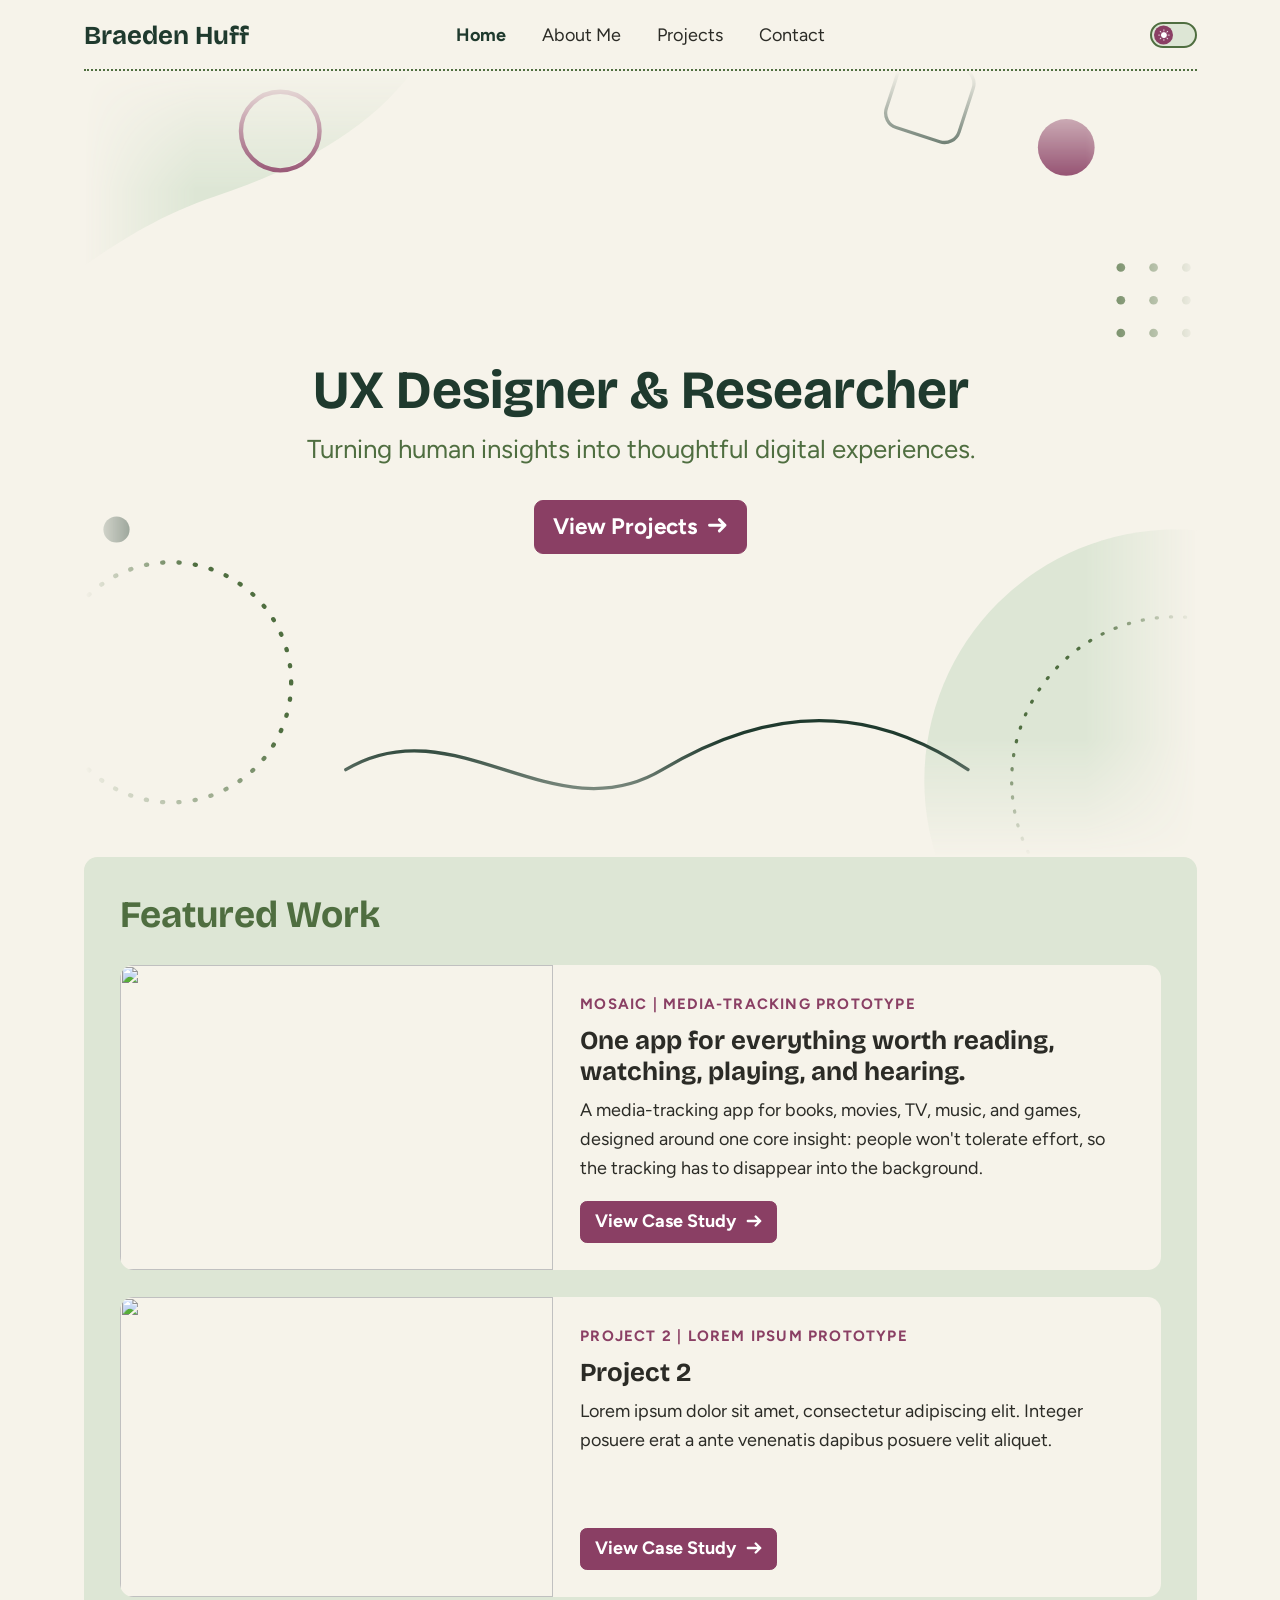
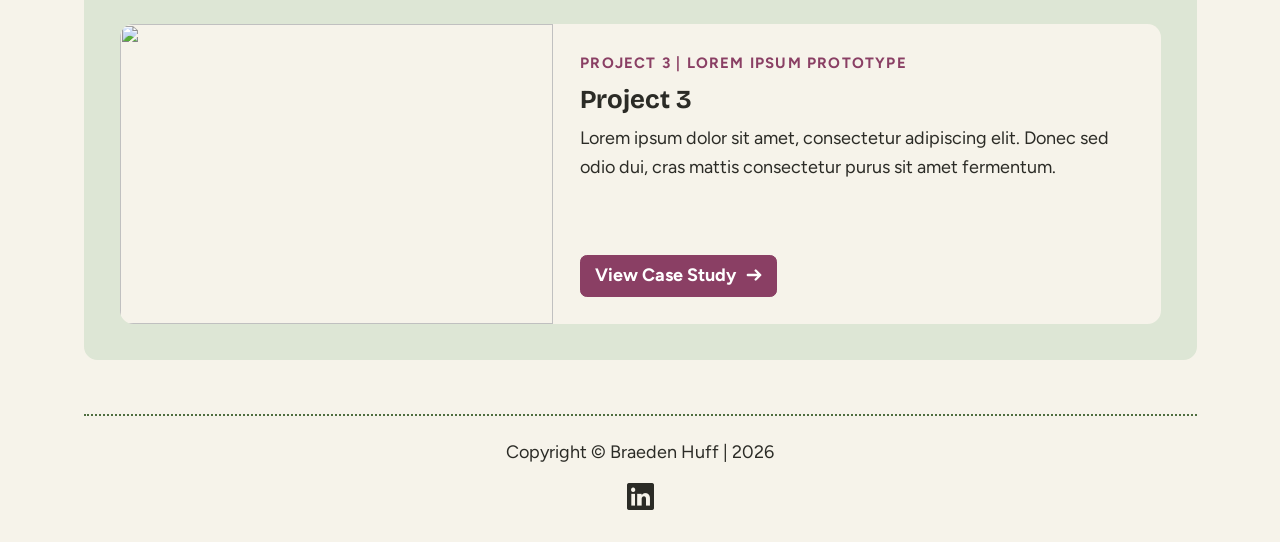
==== commit 193aeef2: "Add files via upload" ====
--- a/index.html
+++ b/index.html
@@ -3,7 +3,7 @@
 <head>
   <meta charset="utf-8">
   <meta name="viewport" content="width=device-width, initial-scale=1">
-  <script>(function(){var t='light',q=new URLSearchParams(location.search).get('theme');if(q==='dark'||q==='light'){t=q;try{localStorage.setItem('theme',q)}catch(e){}}else{try{if(localStorage.getItem('theme')==='dark')t='dark'}catch(e){}}document.documentElement.setAttribute('data-bs-theme',t)})();</script>
+  <script>(function(){var t='light',u=new URL(location.href),q=u.searchParams.get('theme');try{if(q==='dark'||q==='light')localStorage.setItem('theme',q);if(localStorage.getItem('theme')==='dark')t='dark'}catch(e){if(q==='dark')t='dark'}if(u.searchParams.has('theme')){u.searchParams.delete('theme');history.replaceState(null,'',u)}document.documentElement.setAttribute('data-bs-theme',t)})();</script>
   <title>Braeden Huff | UX Designer &amp; Researcher</title>
   <meta name="description" content="Portfolio of Braeden Huff, UX Designer and Researcher based in Chicago, Illinois.">
   <script>document.documentElement.classList.add('js');</script>
@@ -108,9 +108,9 @@
                 </div>
                 <div class="col-md-7">
                   <div class="card-body d-flex flex-column h-100 p-4">
-                    <p class="card-tag">Media-Tracking App Prototype</p>
+                    <p class="card-tag">Mosaic | Media-Tracking Prototype</p>
                     <h4 class="card-title">One app for everything worth reading, watching, playing, and hearing.</h4>
-                    <p class="card-text">A media-tracking app for books, movies, TV, music, and games, designed around one core insight: people won't tolerate effort, so the tracking has to disappear into the background.</p>
+                    <p class="card-text d-none d-md-block">A media-tracking app for books, movies, TV, music, and games, designed around one core insight: people won't tolerate effort, so the tracking has to disappear into the background.</p>
                     <a href="portfolioprojects/project1.html" class="btn btn-berry mt-auto align-self-start">View Case Study<svg class="btn-arrow ms-2" viewBox="0 0 16 16" aria-hidden="true" focusable="false"><path d="M2.5 8h11M9.5 4l4 4-4 4"/></svg></a>
                   </div>
                 </div>
@@ -128,9 +128,9 @@
                 </div>
                 <div class="col-md-7">
                   <div class="card-body d-flex flex-column h-100 p-4">
-                    <p class="card-tag">Lorem Ipsum Dolor</p>
+                    <p class="card-tag">Project 2 | Lorem Ipsum Prototype</p>
                     <h4 class="card-title">Project 2</h4>
-                    <p class="card-text">Lorem ipsum dolor sit amet, consectetur adipiscing elit. Integer posuere erat a ante venenatis dapibus posuere velit aliquet.</p>
+                    <p class="card-text d-none d-md-block">Lorem ipsum dolor sit amet, consectetur adipiscing elit. Integer posuere erat a ante venenatis dapibus posuere velit aliquet.</p>
                     <a href="portfolioprojects/project2.html" class="btn btn-berry mt-auto align-self-start">View Case Study<svg class="btn-arrow ms-2" viewBox="0 0 16 16" aria-hidden="true" focusable="false"><path d="M2.5 8h11M9.5 4l4 4-4 4"/></svg></a>
                   </div>
                 </div>
@@ -148,9 +148,9 @@
                 </div>
                 <div class="col-md-7">
                   <div class="card-body d-flex flex-column h-100 p-4">
-                    <p class="card-tag">Lorem Ipsum Dolor</p>
+                    <p class="card-tag">Project 3 | Lorem Ipsum Prototype</p>
                     <h4 class="card-title">Project 3</h4>
-                    <p class="card-text">Lorem ipsum dolor sit amet, consectetur adipiscing elit. Donec sed odio dui, cras mattis consectetur purus sit amet fermentum.</p>
+                    <p class="card-text d-none d-md-block">Lorem ipsum dolor sit amet, consectetur adipiscing elit. Donec sed odio dui, cras mattis consectetur purus sit amet fermentum.</p>
                     <a href="portfolioprojects/project3.html" class="btn btn-berry mt-auto align-self-start">View Case Study<svg class="btn-arrow ms-2" viewBox="0 0 16 16" aria-hidden="true" focusable="false"><path d="M2.5 8h11M9.5 4l4 4-4 4"/></svg></a>
                   </div>
                 </div>
--- a/css/styles.css
+++ b/css/styles.css
@@ -238,13 +238,13 @@
   max-width: 1140px;
 }
 
-/* 24px side margins at every screen size on the page, navbar and footer
+/* 12px side margins at every screen size on the page, navbar and footer
    containers. Once the screen is wide enough for the 1140px cap, the
-   containers center and the margins grow beyond 24px. */
+   containers center and the margins grow beyond 12px. */
 .main-content,
 .site-nav > .container-lg,
 .footer > .container-lg {
-  width: calc(100% - 48px);
+  width: calc(100% - 24px);
   margin-left: auto;
   margin-right: auto;
 }
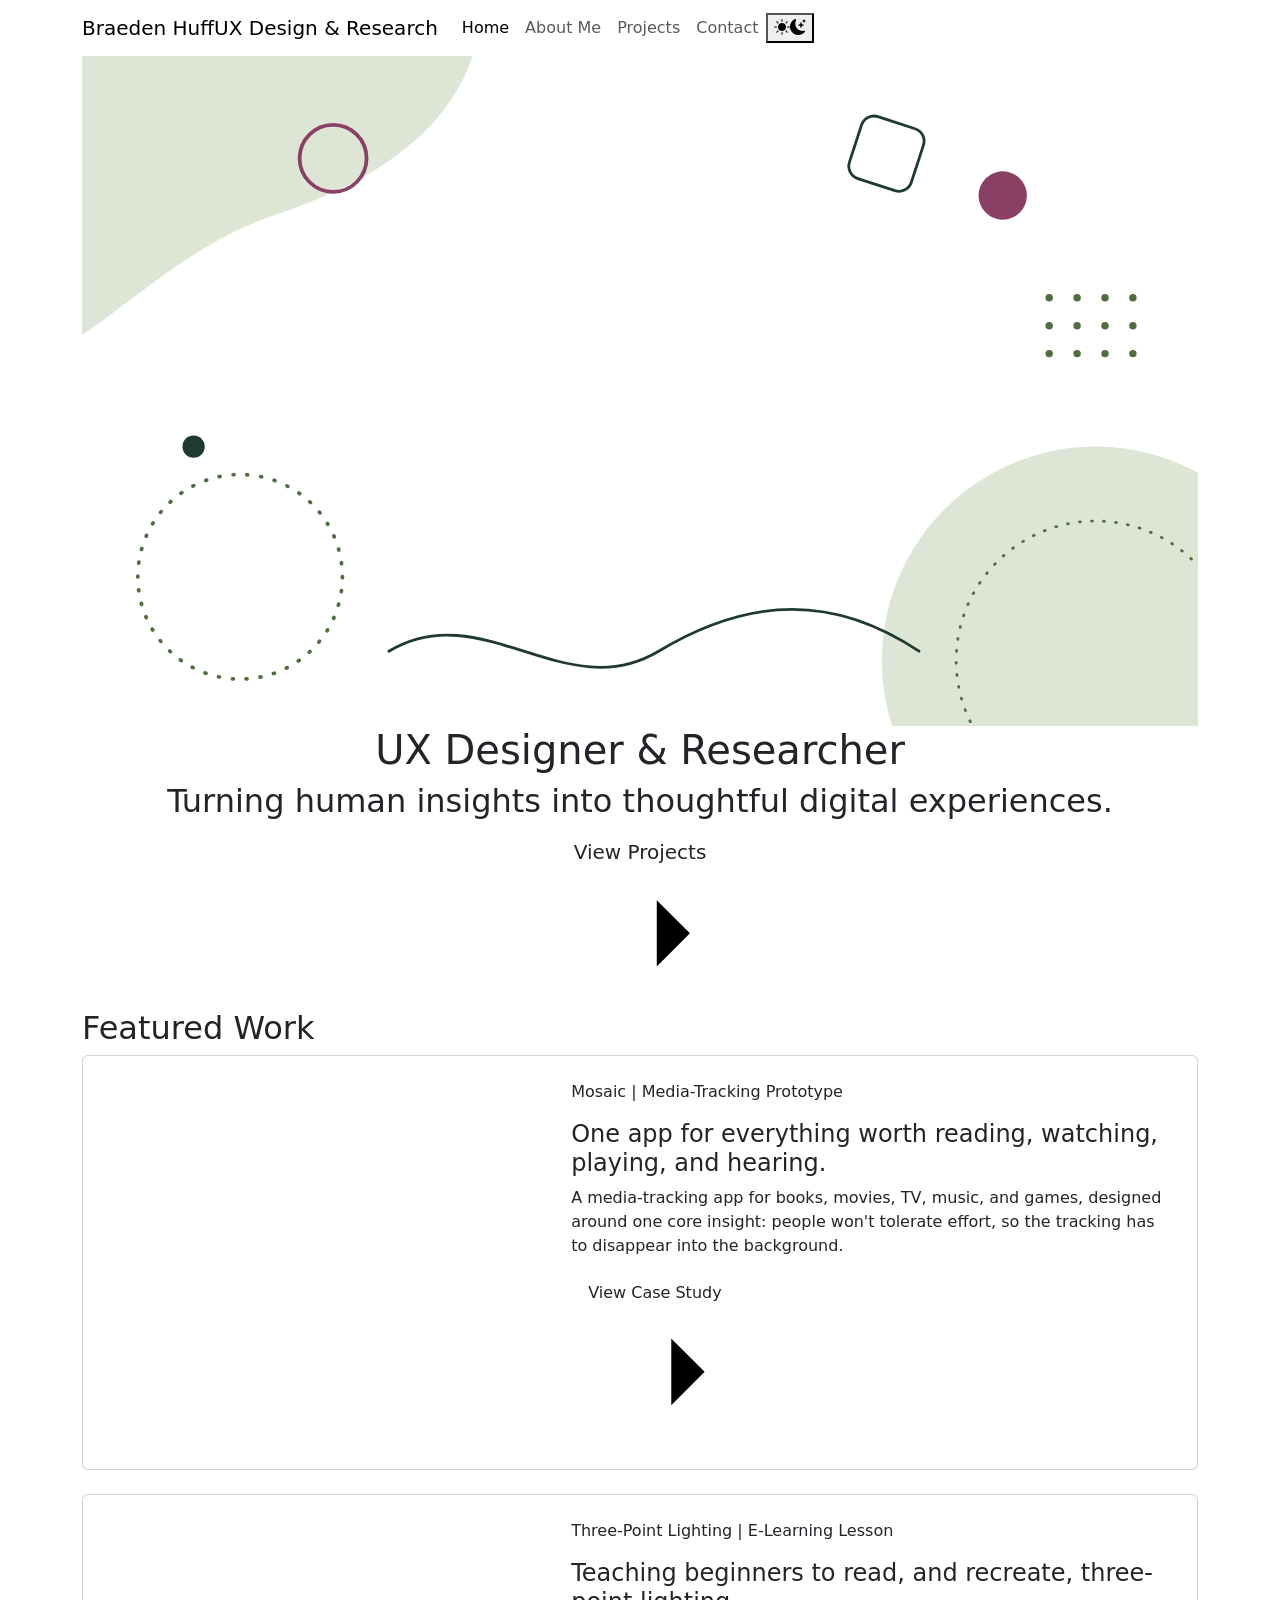
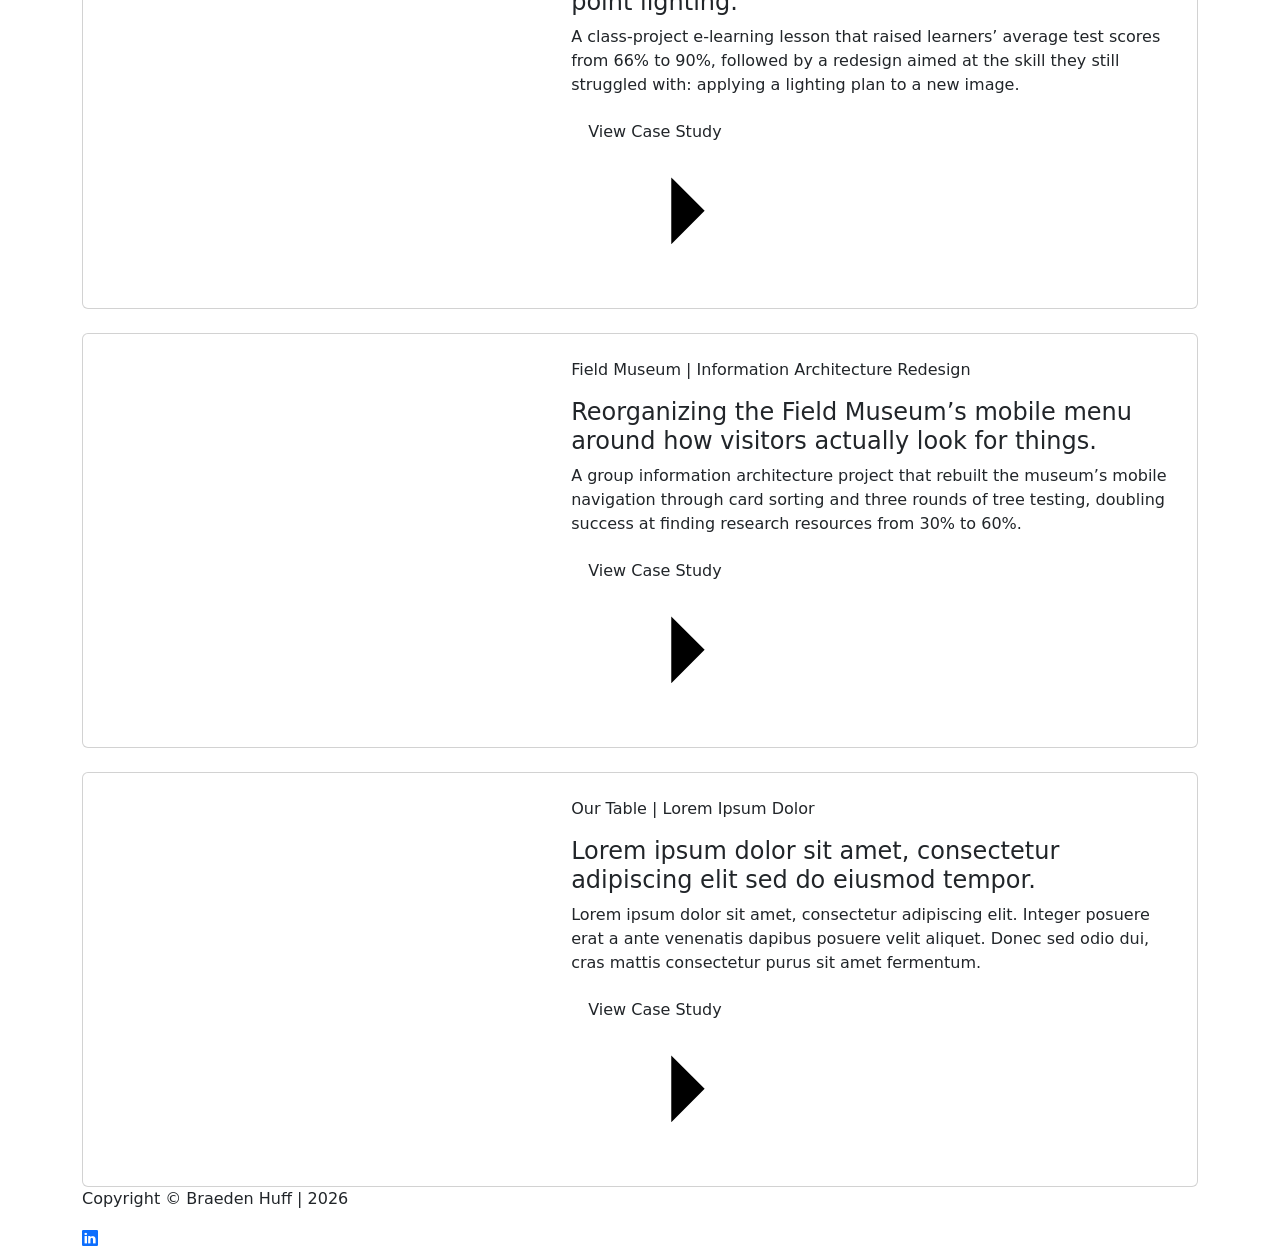
==== commit cbc8c2c0: "Add files via upload" ====
--- a/index.html
+++ b/index.html
@@ -6,6 +6,11 @@
   <script>(function(){var t='light',u=new URL(location.href),q=u.searchParams.get('theme');try{if(q==='dark'||q==='light')localStorage.setItem('theme',q);if(localStorage.getItem('theme')==='dark')t='dark'}catch(e){if(q==='dark')t='dark'}if(u.searchParams.has('theme')){u.searchParams.delete('theme');history.replaceState(null,'',u)}document.documentElement.setAttribute('data-bs-theme',t)})();</script>
   <title>Braeden Huff | UX Designer &amp; Researcher</title>
   <meta name="description" content="Portfolio of Braeden Huff, UX Designer and Researcher based in Chicago, Illinois.">
+  <!-- Favicons (from the logo site): favicon.ico holds the 16px and 32px browser icons;
+       48px is the size Google Search shows; 180px is the iPhone/iPad home-screen icon -->
+  <link rel="icon" type="image/x-icon" sizes="16x16 32x32" href="favicon.ico">
+  <link rel="icon" type="image/png" sizes="48x48" href="images/logo/favicons/48.png">
+  <link rel="apple-touch-icon" sizes="180x180" href="images/logo/favicons/180.png">
   <script>document.documentElement.classList.add('js');</script>
 
   <!-- Bootstrap 5 & Bootstrap Icons -->
@@ -26,7 +31,10 @@
   <!-- Navbar -->
   <nav class="navbar navbar-expand-lg sticky-top site-nav" aria-label="Main navigation">
     <div class="container-lg">
-      <a class="navbar-brand" href="index.html">Braeden Huff</a>
+      <a class="navbar-brand" href="index.html" aria-label="Braeden Huff">
+        <span class="brand-mark" aria-hidden="true"></span>
+        <span class="brand-text"><span class="brand-name">Braeden Huff</span><span class="brand-tagline">UX Design &amp; Research</span></span>
+      </a>
       <button class="navbar-toggler" type="button" data-bs-toggle="collapse" data-bs-target="#mainNav" aria-controls="mainNav" aria-expanded="false" aria-label="Toggle navigation">
         <span class="navbar-toggler-icon"></span>
       </button>
@@ -103,7 +111,7 @@
               <div class="row g-0">
                 <div class="col-md-5">
                   <a href="portfolioprojects/project1.html" class="card-img-link" tabindex="-1" aria-hidden="true">
-                    <img src="https://images.unsplash.com/photo-1507842217343-583bb7270b66?auto=format&fit=crop&w=900&q=80" class="card-img-side" alt="">
+                    <div class="card-img-side card-img-full-height card-img-mockup card-phones" style="--phones-bg: #FECEDD;"><div class="card-phones-stage"><img src="images/project1/mosaic-card-left.png" class="cp-phone cp-left" alt="" style="left: 5.25%; top: 23.4%; width: 35.75%;"><img src="images/project1/mosaic-card-right.png" class="cp-phone cp-right" alt="" style="left: 59%; top: 23.4%; width: 35.75%;"><img src="images/project1/mosaic-card-front.png" class="cp-phone cp-front" alt="" style="left: 30.05%; top: 14.75%; width: 39.9%;"></div></div>
                   </a>
                 </div>
                 <div class="col-md-7">
@@ -123,14 +131,14 @@
               <div class="row g-0">
                 <div class="col-md-5">
                   <a href="portfolioprojects/project2.html" class="card-img-link" tabindex="-1" aria-hidden="true">
-                    <img src="https://images.unsplash.com/photo-1460925895917-afdab827c52f?auto=format&fit=crop&w=900&q=80" class="card-img-side" alt="">
-                  </a>
-                </div>
-                <div class="col-md-7">
-                  <div class="card-body d-flex flex-column h-100 p-4">
-                    <p class="card-tag">Project 2 | Lorem Ipsum Prototype</p>
-                    <h4 class="card-title">Project 2</h4>
-                    <p class="card-text d-none d-md-block">Lorem ipsum dolor sit amet, consectetur adipiscing elit. Integer posuere erat a ante venenatis dapibus posuere velit aliquet.</p>
+                    <img src="images/project2/laptop-mockup-card.jpg" class="card-img-side card-img-full-height card-img-mockup" alt="">
+                  </a>
+                </div>
+                <div class="col-md-7">
+                  <div class="card-body d-flex flex-column h-100 p-4">
+                    <p class="card-tag">Three-Point Lighting | E-Learning Lesson</p>
+                    <h4 class="card-title">Teaching beginners to read, and recreate, three-point lighting.</h4>
+                    <p class="card-text d-none d-md-block">A class-project e-learning lesson that raised learners&rsquo; average test scores from 66% to 90%, followed by a redesign aimed at the skill they still struggled with: applying a lighting plan to a new image.</p>
                     <a href="portfolioprojects/project2.html" class="btn btn-berry mt-auto align-self-start">View Case Study<svg class="btn-arrow ms-2" viewBox="0 0 16 16" aria-hidden="true" focusable="false"><path d="M2.5 8h11M9.5 4l4 4-4 4"/></svg></a>
                   </div>
                 </div>
@@ -143,15 +151,35 @@
               <div class="row g-0">
                 <div class="col-md-5">
                   <a href="portfolioprojects/project3.html" class="card-img-link" tabindex="-1" aria-hidden="true">
-                    <img src="https://images.unsplash.com/photo-1522202176988-66273c2fd55f?auto=format&fit=crop&w=900&q=80" class="card-img-side" alt="">
-                  </a>
-                </div>
-                <div class="col-md-7">
-                  <div class="card-body d-flex flex-column h-100 p-4">
-                    <p class="card-tag">Project 3 | Lorem Ipsum Prototype</p>
-                    <h4 class="card-title">Project 3</h4>
-                    <p class="card-text d-none d-md-block">Lorem ipsum dolor sit amet, consectetur adipiscing elit. Donec sed odio dui, cras mattis consectetur purus sit amet fermentum.</p>
+                    <img src="images/project3/hero-final-wireframes.jpg" class="card-img-side" alt="">
+                  </a>
+                </div>
+                <div class="col-md-7">
+                  <div class="card-body d-flex flex-column h-100 p-4">
+                    <p class="card-tag">Field Museum | Information Architecture Redesign</p>
+                    <h4 class="card-title">Reorganizing the Field Museum&rsquo;s mobile menu around how visitors actually look for things.</h4>
+                    <p class="card-text d-none d-md-block">A group information architecture project that rebuilt the museum&rsquo;s mobile navigation through card sorting and three rounds of tree testing, doubling success at finding research resources from 30% to 60%.</p>
                     <a href="portfolioprojects/project3.html" class="btn btn-berry mt-auto align-self-start">View Case Study<svg class="btn-arrow ms-2" viewBox="0 0 16 16" aria-hidden="true" focusable="false"><path d="M2.5 8h11M9.5 4l4 4-4 4"/></svg></a>
+                  </div>
+                </div>
+              </div>
+            </article>
+          </div>
+
+          <div class="col-12 reveal">
+            <article class="card project-card">
+              <div class="row g-0">
+                <div class="col-md-5">
+                  <a href="portfolioprojects/project4.html" class="card-img-link" tabindex="-1" aria-hidden="true">
+                    <div class="card-img-side card-img-full-height card-img-mockup card-phones" style="--phones-bg: #FFD6AD;"><div class="card-phones-stage"><img src="images/project4/ourtable-card-left.png" class="cp-phone cp-left" alt="" style="left: 5.25%; top: 23.6%; width: 35.8%;"><img src="images/project4/ourtable-card-right.png" class="cp-phone cp-right" alt="" style="left: 58.95%; top: 23.6%; width: 35.8%;"><img src="images/project4/ourtable-card-front.png" class="cp-phone cp-front" alt="" style="left: 29.95%; top: 14.8%; width: 40.1%;"></div></div>
+                  </a>
+                </div>
+                <div class="col-md-7">
+                  <div class="card-body d-flex flex-column h-100 p-4">
+                    <p class="card-tag">Our Table | Lorem Ipsum Dolor</p>
+                    <h4 class="card-title">Lorem ipsum dolor sit amet, consectetur adipiscing elit sed do eiusmod tempor.</h4>
+                    <p class="card-text d-none d-md-block">Lorem ipsum dolor sit amet, consectetur adipiscing elit. Integer posuere erat a ante venenatis dapibus posuere velit aliquet. Donec sed odio dui, cras mattis consectetur purus sit amet fermentum.</p>
+                    <a href="portfolioprojects/project4.html" class="btn btn-berry mt-auto align-self-start">View Case Study<svg class="btn-arrow ms-2" viewBox="0 0 16 16" aria-hidden="true" focusable="false"><path d="M2.5 8h11M9.5 4l4 4-4 4"/></svg></a>
                   </div>
                 </div>
               </div>
